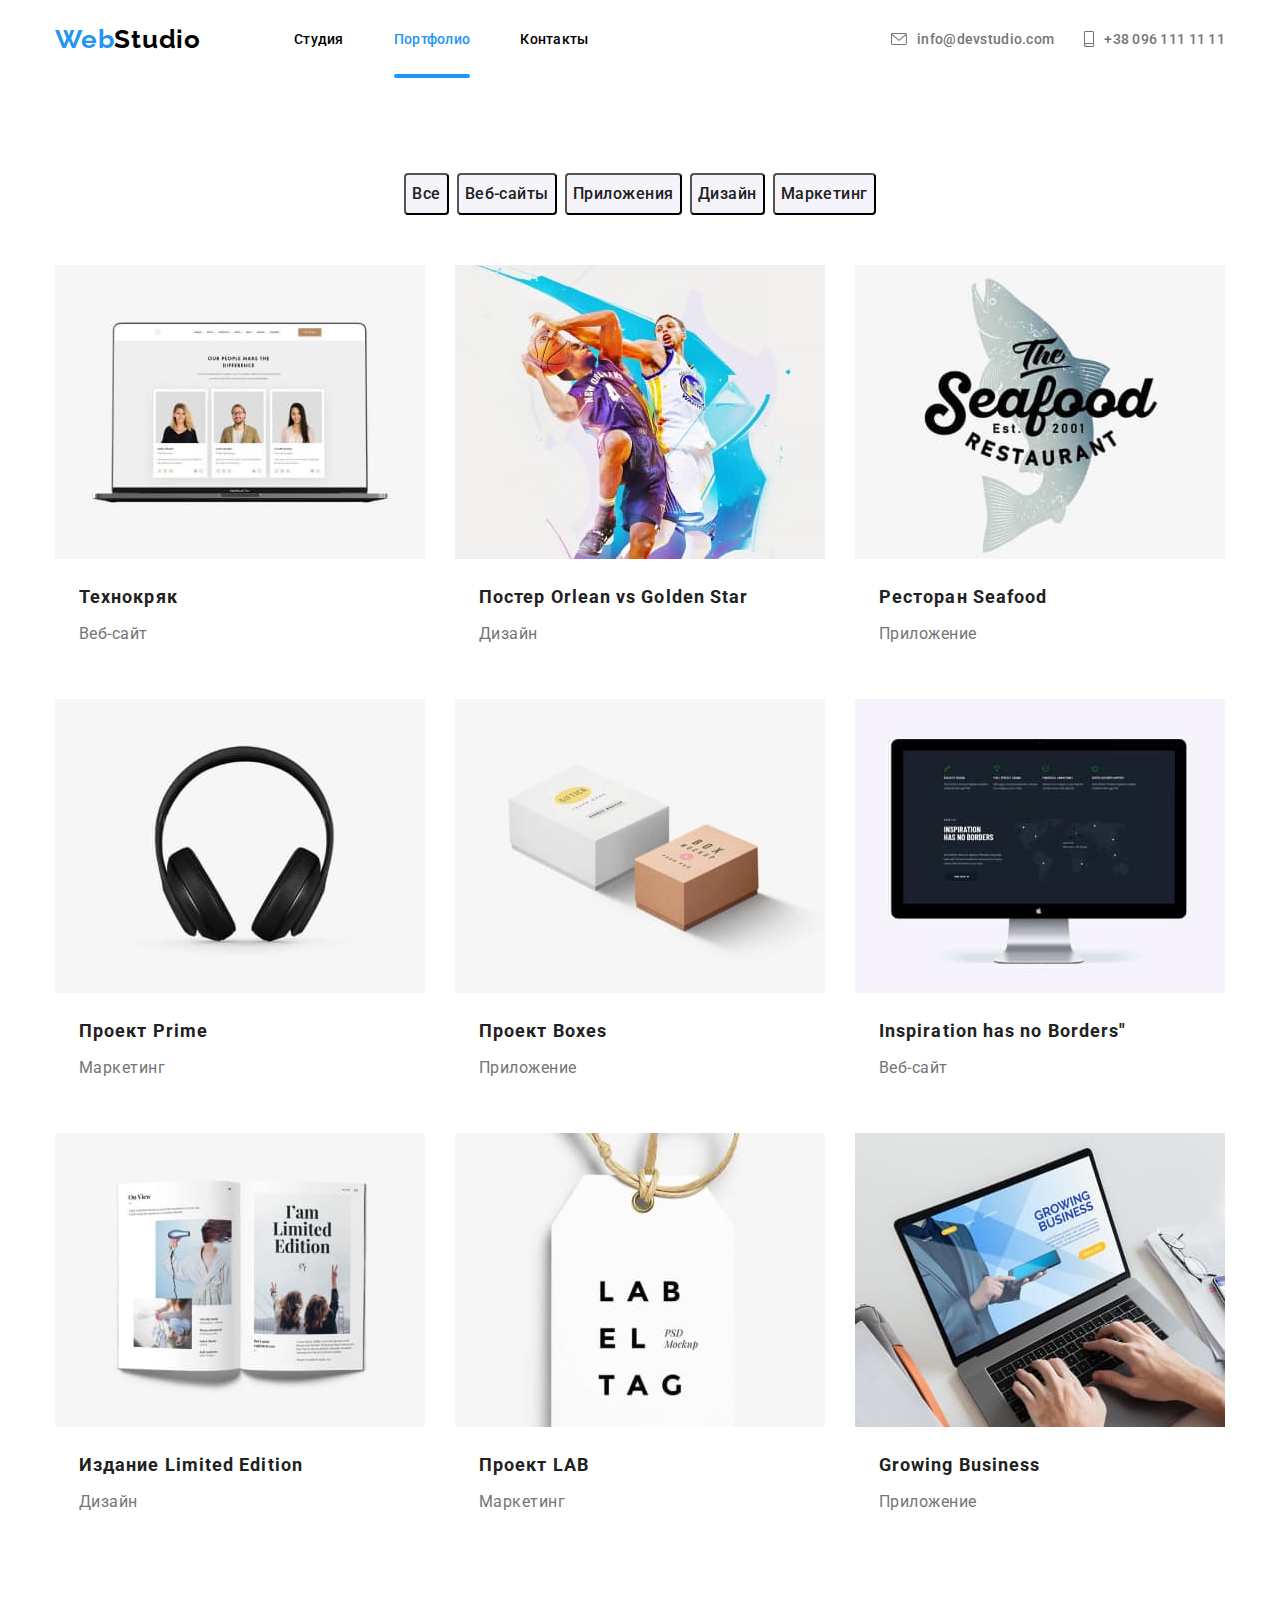
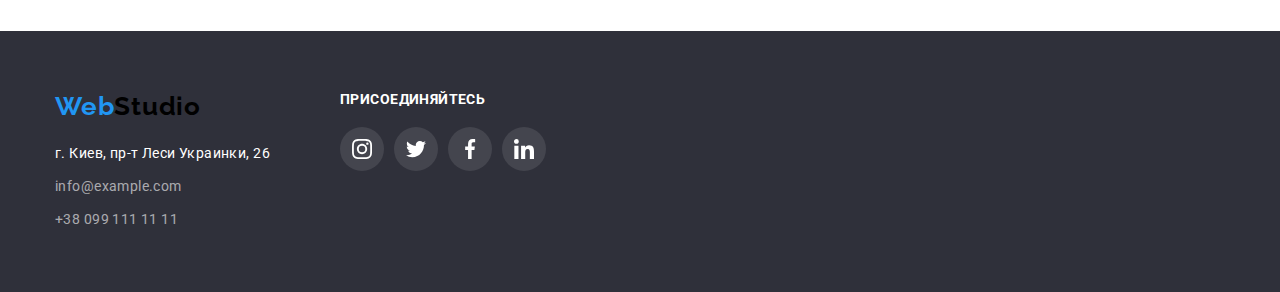
==== portfolio.html @ 6729b6ae "hw5" ====
<!DOCTYPE html>
<html lang="ru">
  <head>
    <meta charset="UTF-8" />
    <meta name="viewport" content="width=device-width, initial-scale=1.0" />
    <title>Веб Студия</title>
    <link
      rel="stylesheet"
      href="https://cdnjs.cloudflare.com/ajax/libs/modern-normalize/1.0.0/modern-normalize.css"
    />
    <link
      href="https://fonts.googleapis.com/css2?family=Raleway:wght@700&family=Roboto:wght@400;500;700;900&display=swap"
      rel="stylesheet"
    />
    <link rel="stylesheet" href="./css/styles.css" />
  </head>
  <body>
    <!-- HEADER -->
    <header class="header">
      <div class="container">
        <nav class="navigation">
          <a class="logo link" href="./index.html">
            <span class="logo-web">Web</span
            ><span class="logo-studio">Studio</span>
          </a>
          <ul class="navigation-list list">
            <li class="navigation-list-item">
              <a class="navigation-list-link link" href="./index.html"
                >Студия</a
              >
            </li>
            <li class="navigation-list-item">
              <a
                class="navigation-list-link link current-page"
                href="./portfolio.html"
                >Портфолио</a
              >
            </li>
            <li class="navigation-list-item">
              <a class="navigation-list-link link" href="">Контакты</a>
            </li>
          </ul>
        </nav>
        <address class="address">
          <ul class="address-list list">
            <li class="address-list-item">
              <a
                class="address-list-link link"
                href="mailto:info@devstudio.com"
              >
                <svg class="icon-address-svg" width="16" height="12">
                  <use href="./images/sprite.svg#icon-envelope"></use>
                </svg>
                info@devstudio.com</a
              >
            </li>
            <li class="address-list-item">
              <a class="address-list-link link" href="tel:+380961111111">
                <svg class="icon-address-svg" width="10" height="16">
                  <use href="./images/sprite.svg#icon-tel"></use>
                </svg>
                +38 096 111 11 11</a
              >
            </li>
          </ul>
        </address>
      </div>
    </header>
    <main>
      <section class="portfolio">
        <h1 hidden>Works</h1>
        <div class="container">
          <ul class="portfolio-nav-list list">
            <li class="portfolio-nav-list-item">
              <button class="portfolio-btn" type="button">Все</button>
            </li>
            <li class="portfolio-nav-list-item">
              <button class="portfolio-btn" type="button">Веб-сайты</button>
            </li>
            <li class="portfolio-nav-list-item">
              <button class="portfolio-btn" type="button">Приложения</button>
            </li>
            <li class="portfolio-nav-list-item">
              <button class="portfolio-btn" type="button">Дизайн</button>
            </li>
            <li class="portfolio-nav-list-item">
              <button class="portfolio-btn" type="button">Маркетинг</button>
            </li>
          </ul>
          <ul class="portfolio-examples list">
            <li class="portfolio-examples-item">
              <img
                class="portfolio-examples-img"
                src="./images/works/work1.jpg"
                alt="Веб-сайт Технокряк"
                width="370"
                height="294"
              />
              <div class="portfolio-examples-content">
                <h2 class="portfolio-examples-name">Технокряк</h2>
                <p class="portfolio-examples-description">Веб-сайт</p>
              </div>
            </li>
            <li class="portfolio-examples-item">
              <img
                class="portfolio-examples-img"
                src="./images/works/work2.jpg"
                alt="Дизайн Постер New Orlean vs Golden Star"
                width="370"
                height="294"
              />
              <div class="portfolio-examples-content">
                <h2 class="portfolio-examples-name">
                  Постер <span lang="en">Orlean vs Golden Star</span>
                </h2>
                <p class="portfolio-examples-description">Дизайн</p>
              </div>
            </li>
            <li class="portfolio-examples-item">
              <img
                class="portfolio-examples-img"
                src="./images/works/work3.jpg"
                alt="Приложение Ресторан Seafood"
                width="370"
                height="294"
              />
              <div class="portfolio-examples-content">
                <h2 class="portfolio-examples-name">
                  Ресторан <span lang="en">Seafood</span>
                </h2>
                <p class="portfolio-examples-description">Приложение</p>
              </div>
            </li>
            <li class="portfolio-examples-item">
              <img
                class="portfolio-examples-img"
                src="./images/works/work4.jpg"
                alt="Маркетинг Проект Prime"
                width="370"
                height="294"
              />
              <div class="portfolio-examples-content">
                <h2 class="portfolio-examples-name">
                  Проект <span lang="en">Prime</span>
                </h2>
                <p class="portfolio-examples-description">Маркетинг</p>
              </div>
            </li>
            <li class="portfolio-examples-item">
              <img
                class="portfolio-examples-img"
                src="./images/works/work5.jpg"
                alt="Приложение Проект Boxes"
                width="370"
                height="294"
              />
              <div class="portfolio-examples-content">
                <h2 class="portfolio-examples-name">Проект Boxes</h2>
                <p class="portfolio-examples-description">Приложение</p>
              </div>
            </li>
            <li class="portfolio-examples-item">
              <img
                class="portfolio-examples-img"
                src="./images/works/work6.jpg"
                alt="Веб-сайт Inspiration has no Borders"
                width="370"
                height="294"
              />
              <div class="portfolio-examples-content">
                <h2 class="portfolio-examples-name">
                  Inspiration has no Borders"
                </h2>
                <p class="portfolio-examples-description">Веб-сайт</p>
              </div>
            </li>
            <li class="portfolio-examples-item">
              <img
                class="portfolio-examples-img"
                src="./images/works/work7.jpg"
                alt="Дизайн Издание Limited
            Edition"
                width="370"
                height="294"
              />
              <div class="portfolio-examples-content">
                <h2 class="portfolio-examples-name">
                  Издание <span lang="en">Limited Edition</span>
                </h2>
                <p class="portfolio-examples-description">Дизайн</p>
              </div>
            </li>
            <li class="portfolio-examples-item">
              <img
                class="portfolio-examples-img"
                src="./images/works/work8.jpg"
                alt="Маркетинг Проект LAB"
                width="370"
                height="294"
              />
              <div class="portfolio-examples-content">
                <h2 class="portfolio-examples-name">
                  Проект <span lang="en">LAB</span>
                </h2>
                <p class="portfolio-examples-description">Маркетинг</p>
              </div>
            </li>
            <li class="portfolio-examples-item">
              <img
                class="portfolio-examples-img"
                src="./images/works/work9.jpg"
                alt="Приложение Growing Business"
                width="370"
                height="294"
              />
              <div class="portfolio-examples-content">
                <h2 class="portfolio-examples-name" lang="en">
                  Growing Business
                </h2>
                <p class="portfolio-examples-description">Приложение</p>
              </div>
            </li>
          </ul>
        </div>
      </section>
    </main>
    <footer class="footer">
      <div class="container">
        <div class="contact-info">
          <a class="logo link" href="./index.html">
            <span class="logo-web">Web</span
            ><span class="logo-studio">Studio</span>
          </a>
          <address>
            <ul class="footer-list list">
              <li class="footer-list-item">
                <a
                  class="footer-list-street link"
                  href="https://goo.gl/maps/fSy8jkSL7DDg4AmL8"
                  target="_blank"
                  >г. Киев, пр-т Леси Украинки, 26</a
                >
              </li>
              <li class="footer-list-item">
                <a class="footer-list-link link" href="mailto:info@example.com"
                  >info@example.com</a
                >
              </li>
              <li class="footer-list-item">
                <a class="footer-list-link link" href="tel:+380991111111"
                  >+38 099 111 11 11</a
                >
              </li>
            </ul>
          </address>
        </div>
        <div class="social-links">
          <p class="social-links-subtitle">присоединяйтесь</p>
          <ul class="social-list list">
            <li class="social-list-item">
              <a class="social-list-link" href="">
                <svg class="social-list-svg">
                  <use href="./images/sprite.svg#icon-instagram"></use>
                </svg>
              </a>
            </li>
            <li class="social-list-item">
              <a class="social-list-link" href="">
                <svg class="social-list-svg">
                  <use href="./images/sprite.svg#icon-twitter"></use>
                </svg>
              </a>
            </li>
            <li class="social-list-item">
              <a class="social-list-link" href="">
                <svg class="social-list-svg">
                  <use href="./images/sprite.svg#icon-facebook"></use>
                </svg>
              </a>
            </li>
            <li class="social-list-item">
              <a class="social-list-link" href="">
                <svg class="social-list-svg">
                  <use href="./images/sprite.svg#icon-linkedin"></use>
                </svg>
              </a>
            </li>
          </ul>
        </div>
      </div>
    </footer>
  </body>
</html>
---- css/styles.css ----
:root {
  --primary-font: "Roboto", san-serif;
  --secondary-font: "Raleway", san-serif;
  --primary-font-color: #757575;
  --secondary-font-color: #212121;
  --accent-font-color: #2196f3;
  --second-accent-font-color: #ffffff;
  --background-color: #2f303a;
  --second-bg-color: #f5f4fa;
  --svg-color: #afb1b8;
}

*,
*::before,
*::after {
  margin: 0;
  padding: 0;
}

body {
  font-family: var(--primary-font);
  font-style: normal;
}

.list {
  list-style: none;
}

.link {
  text-decoration: none;
}

img {
  display: block;
}
.container {
  width: 1200px;
  padding: 0 15px;
  margin: 0 auto;
}

/* ====COMPONENTS==== */
.logo {
  font-family: var(--secondary-font);
  font-weight: 700;
  font-size: 26px;
  line-height: 1.192;
  letter-spacing: 0.03em;
}

.logo-web {
  color: var(--accent-font-color);
}

.logo-studio {
  color: #000000;
}

.titles {
  margin-bottom: 50px;

  font-weight: 700;
  font-size: 36px;
  line-height: 1.167;
  text-align: center;
  letter-spacing: 0.03em;
  color: var(--secondary-font-color);
}
/* ====END COMPONENTS==== */

/* ====HEADER==== */

.header {
  padding: 24px;
}
.header .container {
  display: flex;
  align-items: center;
}

.header .navigation {
  display: flex;
}

.navigation-list {
  display: flex;
  align-items: center;
}

.header .address {
  margin-left: auto;
}

.address-list {
  display: flex;
}

.header .logo {
  margin-right: 93px;
}

.navigation-list-item:not(:last-child) {
  margin-right: 50px;
}

.address-list-item:not(:last-child) {
  margin-right: 30px;
}
.navigation-list-link {
  position: relative;

  padding-top: 31px;
  padding-bottom: 31px;

  font-family: var(--primary-font);
  font-weight: 500;
  font-size: 14px;
  line-height: 1.143;
  letter-spacing: 0.02em;
  color: var(--secondary-font);
}

.current-page {
  color: var(--accent-font-color);
}

.current-page::after {
  position: absolute;
  bottom: 0;

  content: "";
  display: block;
  width: 100%;
  height: 4px;
  border-radius: 2px;
  background-color: var(--accent-font-color);
}

.address-list-link {
  display: flex;
  align-items: center;

  font-style: normal;
  font-weight: 500;
  font-size: 14px;
  line-height: 1.143;
  letter-spacing: 0.02em;

  color: var(--primary-font-color);
}
.navigation-list-link:hover,
.navigation-list-link:focus,
.address-list-link:hover,
.address-list-link:focus {
  color: var(--accent-font-color);
}

.logo:focus {
}

.icon-address-svg {
  margin-right: 10px;

  fill: var(--primary-font-color);
}

.address-list-link:hover .icon-address-svg,
.address-list-link:focus .icon-address-svg {
  fill: var(--accent-font-color);
}

/* ====END HEADER==== */

/* ====HEROE==== */

.heroe {
  background-color: var(--background-color);
  background-image: linear-gradient(
      rgba(47, 48, 58, 0.4),
      rgba(47, 48, 58, 0.4)
    ),
    url(../images/bg.jpg);
  background-repeat: no-repeat;
  background-size: cover;
  max-width: 1600px;
  margin-left: auto;
  margin-right: auto;

  text-align: center;
}
.heroe .container {
  padding-top: 200px;
  padding-bottom: 200px;
  padding-left: 250px;
  padding-right: 250px;
}

.heroe-title {
  margin-bottom: 30px;

  font-weight: 900;
  font-size: 44px;
  line-height: 1.364;
  letter-spacing: 0.06em;
  text-transform: uppercase;
  color: var(--second-accent-font-color);
}

.button {
  display: inline-block;

  font-family: Roboto;
  font-style: normal;
  font-weight: 700;
  font-size: 16px;
  line-height: 1.875;
  letter-spacing: 0.06em;
  color: var(--second-accent-font-color);
  padding: 10px 32px;
  min-width: 200px;
  height: 50px;
  background: var(--accent-font-color);
  border-style: none;
  box-shadow: 0px 4px 4px rgba(0, 0, 0, 0.15);
  border-radius: 4px;
}

.button:hover,
.button:focus {
  background: #188ce8;
}
/* ====END HEROE==== */

/* ====ADVANTAGES==== */

.advantages {
  padding-top: 94px;
  padding-bottom: 94px;
}
.advantages-list {
  display: flex;
}

.advantages-list-item:not(:last-child) {
  margin-right: 30px;
}

.advantages-list-subtitle {
  margin-bottom: 10px;

  font-weight: 700;
  font-size: 14px;
  line-height: 1.143;
  letter-spacing: 0.03em;
  text-transform: uppercase;
  color: var(--secondary-font-color);
}

.advantages-list-description {
  width: 270px;

  font-weight: 400;
  font-size: 14px;
  line-height: 1.714;
  letter-spacing: 0.03em;
  color: var(--primary-font-color);
}

.advantages-list-item::before {
  display: block;
  margin-bottom: 30px;
  content: "";
  height: 120px;
  background-color: #f5f4fa;
  background-repeat: no-repeat;
  background-position: center;
}

.advantages-list-item.icon-antenna::before {
  background-image: url(../images/advantages/antenna.svg);
}

.advantages-list-item.icon-clock::before {
  background-image: url(../images/advantages/clock.svg);
}

.advantages-list-item.icon-diagram::before {
  background-image: url(../images/advantages/diagram.svg);
}

.advantages-list-item.icon-astronaut::before {
  background-image: url(../images/advantages/astronaut.svg);
}

/* ====END ADVANTAGES==== */

/* ====SERVICES==== */
.services {
  padding-bottom: 94px;
}

.services-list {
  display: flex;
  justify-content: space-between;
}
/* ====END SERVICES==== */

/* ====TEAM==== */
.team {
  background-color: #f5f4fa;
}
.team .container {
  padding-top: 94px;
  padding-bottom: 94px;
}

.team-list {
  display: flex;
  justify-content: space-between;
}

.team-list-item {
  background: #ffffff;
  box-shadow: 0px 1px 3px rgba(0, 0, 0, 0.12), 0px 1px 1px rgba(0, 0, 0, 0.14),
    0px 2px 1px rgba(0, 0, 0, 0.2);
  border-radius: 0px 0px 4px 4px;
}

.team-list-content {
  padding: 30px;
}

.team-list-name {
  margin-bottom: 10px;
}

.team-list-name {
  font-weight: 500;
  font-size: 16px;
  line-height: 1.188;
  text-align: center;
  letter-spacing: 0.03em;
  color: var(--secondary-font-color);
}

.team-list-position {
  margin-bottom: 16px;

  font-weight: 400;
  font-size: 16px;
  line-height: 1.188;
  text-align: center;
  letter-spacing: 0.03em;
  color: var(--primary-font-color);
}

.social-list {
  display: flex;
  justify-content: space-between;
}

.social-list-link {
  display: flex;
  align-items: center;
  justify-content: center;
  width: 44px;
  height: 44px;
  border-radius: 50%;
  background-color: #ffffff;
}

.social-list-svg {
  width: 20px;
  height: 20px;
  fill: var(--svg-color);
}

.social-list-link:hover,
.social-list-link:focus {
  background-color: var(--accent-font-color);
}

.social-list-link:hover .social-list-svg,
.social-list-link:focus .social-list-svg {
  fill: #ffffff;
}
/* ====END TEAM==== */

/* ====CLIENTS==== */
.clients .container {
  padding-top: 94px;
  padding-bottom: 94px;
}

.clients-list {
  display: flex;
  justify-content: space-between;
}

.clients-list-link {
  display: flex;
  align-items: center;
  justify-content: center;
  width: 170px;
  height: 90px;
  border: 1px solid var(--svg-color);
  border-radius: 4px;
}

.clients-list-svg {
  fill: var(--svg-color);
}

.clients-list-link:hover,
.clients-list-link:focus {
  border-color: var(--accent-font-color);
}

.clients-list-link:hover .clients-list-svg,
.clients-list-link:focus .clients-list-svg {
  fill: var(--accent-font-color);
}

/* ====END CLIENTS==== */
/* ====FOOTER==== */

.footer {
  background-color: var(--background-color);
}

.footer .container {
  padding-top: 60px;
  padding-bottom: 60px;
}

.footer .logo {
  display: block;
  margin-bottom: 20px;
}

.footer-list-item:not(:last-child) {
  margin-bottom: 9px;
}

.footer-list-street {
  font-style: normal;
  font-weight: 400;
  font-size: 14px;
  line-height: 1.714;
  letter-spacing: 0.03em;

  color: var(--second-accent-font-color);
}

.footer-list-link {
  font-style: normal;
  font-weight: 400;
  font-size: 14px;
  line-height: 1.714;
  letter-spacing: 0.03em;

  color: rgba(255, 255, 255, 0.6);
}
.footer-list-street:focus,
.footer-list-link:focus {
}

.footer > .container {
  display: flex;
}

.contact-info {
  margin-right: 70px;
}

.social-links-subtitle {
  margin-bottom: 20px;

  font-weight: 700;
  font-size: 14px;
  line-height: 1.143;
  letter-spacing: 0.03em;
  text-transform: uppercase;
  color: var(--second-accent-font-color);
}

.social-list-item:not(:last-child) {
  margin-right: 10px;
}

.footer .social-list-link {
  background-color: rgba(255, 255, 255, 0.1);
}

.social-list-link:hover,
.social-list-link:focus {
  background-color: var(--accent-font-color);
}
.footer .social-list-svg {
  fill: var(--second-accent-font-color);
}

/* ====END FOOTER==== */

/* ====PORTFOLIO==== */

.portfolio {
  padding-top: 94px;
  padding-bottom: 94px;
}

.portfolio-nav-list {
  display: flex;
  justify-content: center;
  margin-bottom: 50px;
}

.portfolio-nav-list-item:not(:last-child) {
  margin-right: 8px;
}

.portfolio-btn {
  background: #f5f4fa;
  border-radius: 4px;
  padding: 6px;

  font-family: var(--primary-font);
  font-style: normal;
  font-weight: 500;
  font-size: 16px;
  line-height: 1.625;
  text-align: center;
  letter-spacing: 0.03em;
  background: #f5f4fa;
  color: var(--secondary-font-color);
}

.portfolio-btn:hover,
.portfolio-btn:focus {
  color: var(--second-accent-font-color);
  background: var(--accent-font-color);
}

.portfolio-examples {
  display: flex;
  flex-wrap: wrap;
}

.portfolio-examples-item:not(:nth-last-child(-n + 3)) {
  margin-bottom: 30px;
}

.portfolio-examples-content {
  padding: 20px 24px;
}

.portfolio-examples-name {
  margin-bottom: 4px;
}

.portfolio-examples-item:not(:nth-child(3n)) {
  margin-right: 30px;
}

.portfolio-examples-name {
  font-weight: 700;
  font-size: 18px;
  line-height: 2;
  letter-spacing: 0.06em;

  color: var(--secondary-font-color);
}

.portfolio-examples-description {
  font-weight: 400;
  font-size: 16px;
  line-height: 1.875;
  letter-spacing: 0.03em;

  color: var(--primary-font-color);
}

.portfolio-examples-item:hover {
  box-shadow: 0px 1px 1px rgba(0, 0, 0, 0.12), 0px 4px 4px rgba(0, 0, 0, 0.06),
    1px 4px 6px rgba(0, 0, 0, 0.16);
}
/* ====END PORTFOLIO==== */
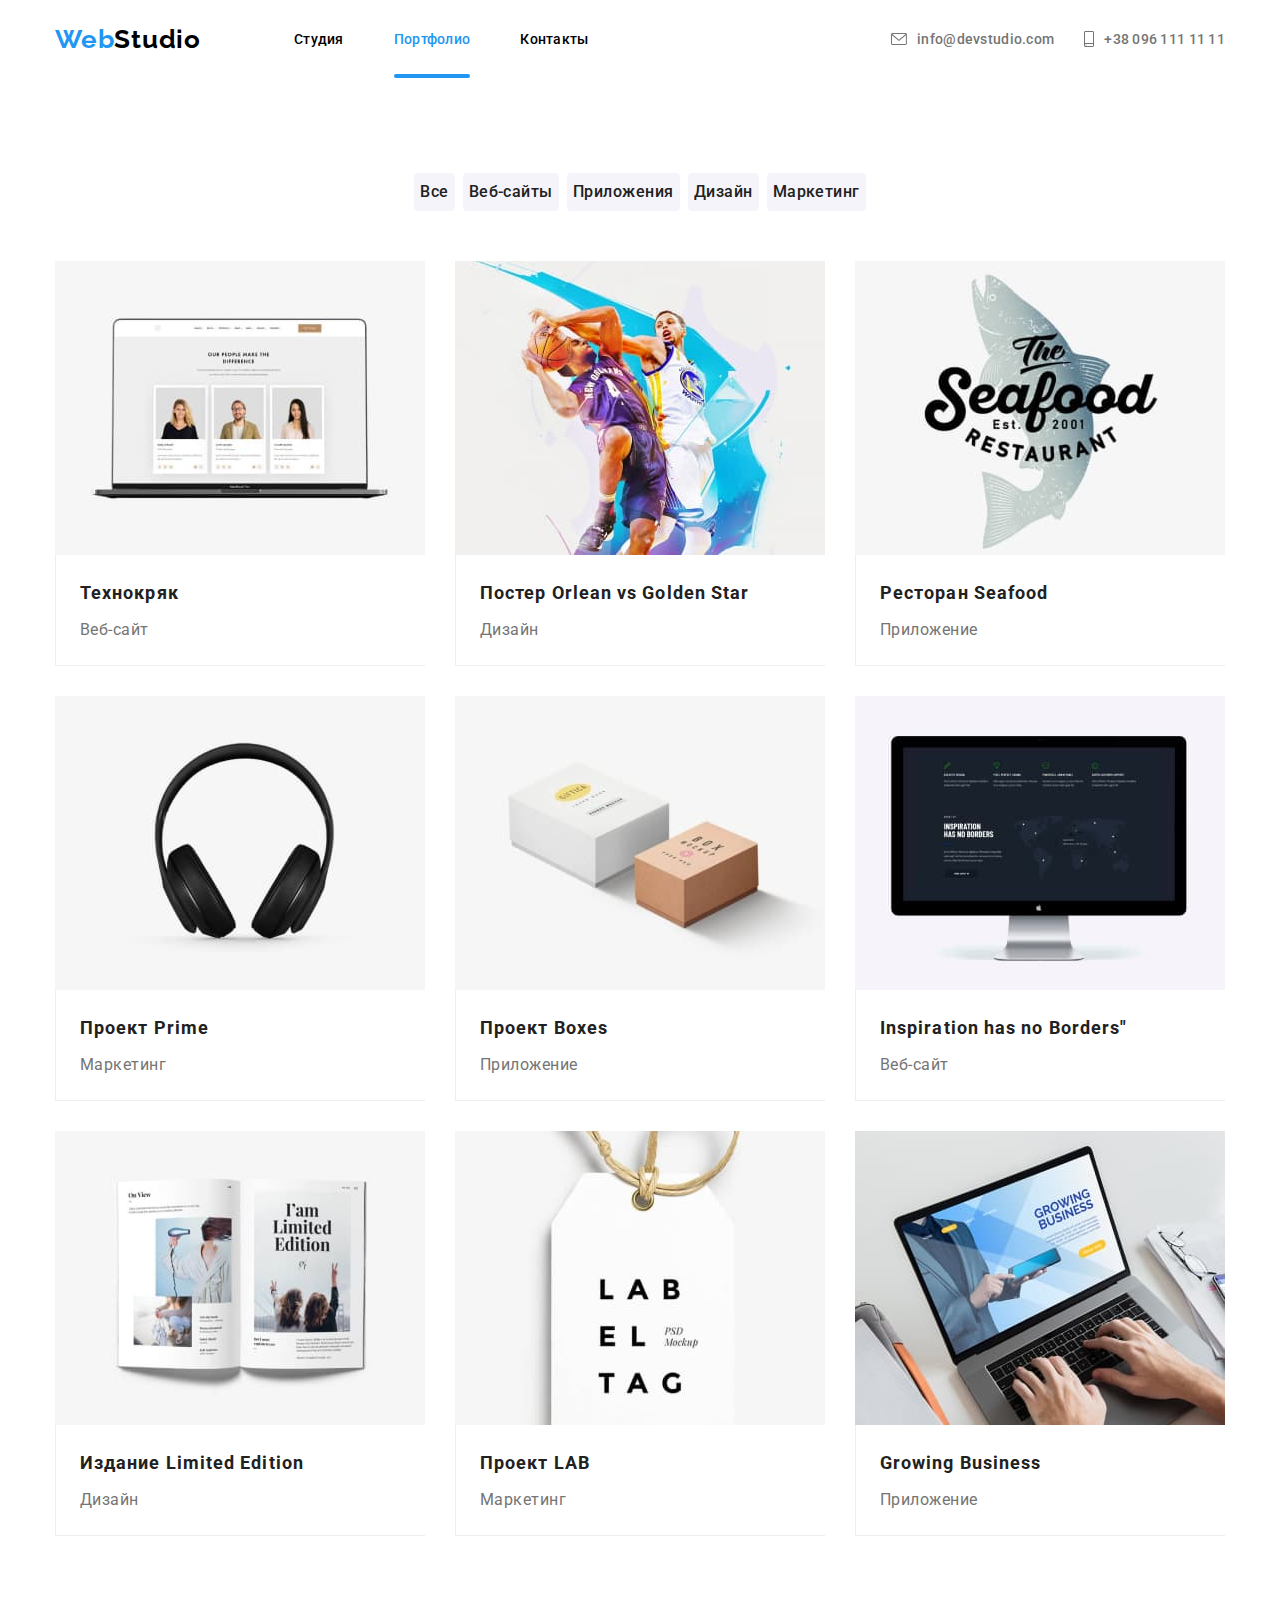
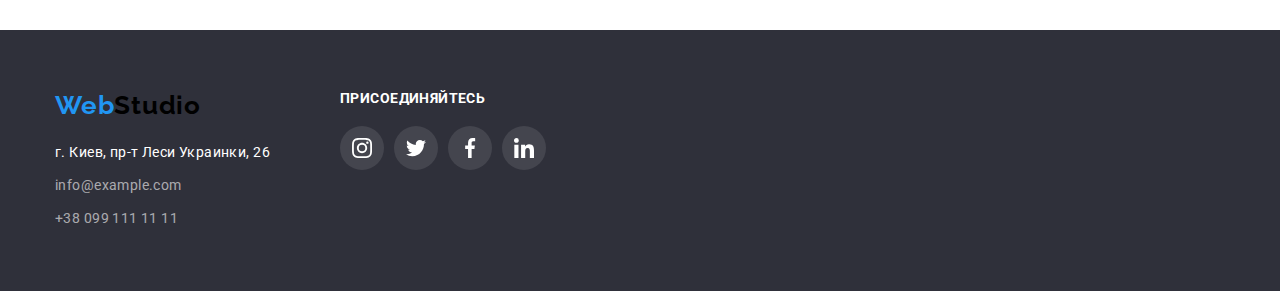
==== commit e9e05623: "overlay" ====
--- a/portfolio.html
+++ b/portfolio.html
@@ -89,26 +89,40 @@
           </ul>
           <ul class="portfolio-examples list">
             <li class="portfolio-examples-item">
-              <img
-                class="portfolio-examples-img"
-                src="./images/works/work1.jpg"
-                alt="Веб-сайт Технокряк"
-                width="370"
-                height="294"
-              />
+              <div class="examples-wrapper">
+                <img
+                  class="portfolio-examples-img"
+                  src="./images/works/work1.jpg"
+                  alt="Веб-сайт Технокряк"
+                  width="370"
+                  height="294"
+                />
+                <p class="overlay">
+                  Технокряк это современная площадка распространения
+                  коронавируса. Компании используют эту платформу для цифрового
+                  шпионажа и атак на защищённые сервера конкурентов.
+                </p>
+              </div>
               <div class="portfolio-examples-content">
                 <h2 class="portfolio-examples-name">Технокряк</h2>
                 <p class="portfolio-examples-description">Веб-сайт</p>
               </div>
             </li>
             <li class="portfolio-examples-item">
-              <img
-                class="portfolio-examples-img"
-                src="./images/works/work2.jpg"
-                alt="Дизайн Постер New Orlean vs Golden Star"
-                width="370"
-                height="294"
-              />
+              <div class="examples-wrapper">
+                <img
+                  class="portfolio-examples-img"
+                  src="./images/works/work2.jpg"
+                  alt="Дизайн Постер New Orlean vs Golden Star"
+                  width="370"
+                  height="294"
+                />
+                <p class="overlay">
+                  Технокряк это современная площадка распространения
+                  коронавируса. Компании используют эту платформу для цифрового
+                  шпионажа и атак на защищённые сервера конкурентов.
+                </p>
+              </div>
               <div class="portfolio-examples-content">
                 <h2 class="portfolio-examples-name">
                   Постер <span lang="en">Orlean vs Golden Star</span>
@@ -117,13 +131,20 @@
               </div>
             </li>
             <li class="portfolio-examples-item">
-              <img
-                class="portfolio-examples-img"
-                src="./images/works/work3.jpg"
-                alt="Приложение Ресторан Seafood"
-                width="370"
-                height="294"
-              />
+              <div class="examples-wrapper">
+                <img
+                  class="portfolio-examples-img"
+                  src="./images/works/work3.jpg"
+                  alt="Приложение Ресторан Seafood"
+                  width="370"
+                  height="294"
+                />
+                <p class="overlay">
+                  Технокряк это современная площадка распространения
+                  коронавируса. Компании используют эту платформу для цифрового
+                  шпионажа и атак на защищённые сервера конкурентов.
+                </p>
+              </div>
               <div class="portfolio-examples-content">
                 <h2 class="portfolio-examples-name">
                   Ресторан <span lang="en">Seafood</span>
@@ -132,13 +153,20 @@
               </div>
             </li>
             <li class="portfolio-examples-item">
-              <img
-                class="portfolio-examples-img"
-                src="./images/works/work4.jpg"
-                alt="Маркетинг Проект Prime"
-                width="370"
-                height="294"
-              />
+              <div class="examples-wrapper">
+                <img
+                  class="portfolio-examples-img"
+                  src="./images/works/work4.jpg"
+                  alt="Маркетинг Проект Prime"
+                  width="370"
+                  height="294"
+                />
+                <p class="overlay">
+                  Технокряк это современная площадка распространения
+                  коронавируса. Компании используют эту платформу для цифрового
+                  шпионажа и атак на защищённые сервера конкурентов.
+                </p>
+              </div>
               <div class="portfolio-examples-content">
                 <h2 class="portfolio-examples-name">
                   Проект <span lang="en">Prime</span>
@@ -147,26 +175,40 @@
               </div>
             </li>
             <li class="portfolio-examples-item">
-              <img
-                class="portfolio-examples-img"
-                src="./images/works/work5.jpg"
-                alt="Приложение Проект Boxes"
-                width="370"
-                height="294"
-              />
+              <div class="examples-wrapper">
+                <img
+                  class="portfolio-examples-img"
+                  src="./images/works/work5.jpg"
+                  alt="Приложение Проект Boxes"
+                  width="370"
+                  height="294"
+                />
+                <p class="overlay">
+                  Технокряк это современная площадка распространения
+                  коронавируса. Компании используют эту платформу для цифрового
+                  шпионажа и атак на защищённые сервера конкурентов.
+                </p>
+              </div>
               <div class="portfolio-examples-content">
                 <h2 class="portfolio-examples-name">Проект Boxes</h2>
                 <p class="portfolio-examples-description">Приложение</p>
               </div>
             </li>
             <li class="portfolio-examples-item">
-              <img
-                class="portfolio-examples-img"
-                src="./images/works/work6.jpg"
-                alt="Веб-сайт Inspiration has no Borders"
-                width="370"
-                height="294"
-              />
+              <div class="examples-wrapper">
+                <img
+                  class="portfolio-examples-img"
+                  src="./images/works/work6.jpg"
+                  alt="Веб-сайт Inspiration has no Borders"
+                  width="370"
+                  height="294"
+                />
+                <p class="overlay">
+                  Технокряк это современная площадка распространения
+                  коронавируса. Компании используют эту платформу для цифрового
+                  шпионажа и атак на защищённые сервера конкурентов.
+                </p>
+              </div>
               <div class="portfolio-examples-content">
                 <h2 class="portfolio-examples-name">
                   Inspiration has no Borders"
@@ -175,14 +217,21 @@
               </div>
             </li>
             <li class="portfolio-examples-item">
-              <img
-                class="portfolio-examples-img"
-                src="./images/works/work7.jpg"
-                alt="Дизайн Издание Limited
+              <div class="examples-wrapper">
+                <img
+                  class="portfolio-examples-img"
+                  src="./images/works/work7.jpg"
+                  alt="Дизайн Издание Limited
             Edition"
-                width="370"
-                height="294"
-              />
+                  width="370"
+                  height="294"
+                />
+                <p class="overlay">
+                  Технокряк это современная площадка распространения
+                  коронавируса. Компании используют эту платформу для цифрового
+                  шпионажа и атак на защищённые сервера конкурентов.
+                </p>
+              </div>
               <div class="portfolio-examples-content">
                 <h2 class="portfolio-examples-name">
                   Издание <span lang="en">Limited Edition</span>
@@ -191,13 +240,20 @@
               </div>
             </li>
             <li class="portfolio-examples-item">
-              <img
-                class="portfolio-examples-img"
-                src="./images/works/work8.jpg"
-                alt="Маркетинг Проект LAB"
-                width="370"
-                height="294"
-              />
+              <div class="examples-wrapper">
+                <img
+                  class="portfolio-examples-img"
+                  src="./images/works/work8.jpg"
+                  alt="Маркетинг Проект LAB"
+                  width="370"
+                  height="294"
+                />
+                <p class="overlay">
+                  Технокряк это современная площадка распространения
+                  коронавируса. Компании используют эту платформу для цифрового
+                  шпионажа и атак на защищённые сервера конкурентов.
+                </p>
+              </div>
               <div class="portfolio-examples-content">
                 <h2 class="portfolio-examples-name">
                   Проект <span lang="en">LAB</span>
@@ -206,13 +262,20 @@
               </div>
             </li>
             <li class="portfolio-examples-item">
-              <img
-                class="portfolio-examples-img"
-                src="./images/works/work9.jpg"
-                alt="Приложение Growing Business"
-                width="370"
-                height="294"
-              />
+              <div class="examples-wrapper">
+                <img
+                  class="portfolio-examples-img"
+                  src="./images/works/work9.jpg"
+                  alt="Приложение Growing Business"
+                  width="370"
+                  height="294"
+                />
+                <p class="overlay">
+                  Технокряк это современная площадка распространения
+                  коронавируса. Компании используют эту платформу для цифрового
+                  шпионажа и атак на защищённые сервера конкурентов.
+                </p>
+              </div>
               <div class="portfolio-examples-content">
                 <h2 class="portfolio-examples-name" lang="en">
                   Growing Business
--- a/css/styles.css
+++ b/css/styles.css
@@ -303,6 +303,28 @@
   display: flex;
   justify-content: space-between;
 }
+.services-list-item {
+  position: relative;
+}
+
+.service-list-description {
+  position: absolute;
+  bottom: 0;
+
+  padding-top: 27px;
+  padding-bottom: 27px;
+  width: 100%;
+
+  font-weight: 700;
+  font-size: 14px;
+  line-height: 1.14;
+  text-align: center;
+  letter-spacing: 0.03em;
+  text-transform: uppercase;
+
+  color: #ffffff;
+  background-color: rgba(47, 48, 58, 0.8);
+}
 /* ====END SERVICES==== */
 
 /* ====TEAM==== */
@@ -525,13 +547,14 @@
   padding: 6px;
 
   font-family: var(--primary-font);
-  font-style: normal;
+
   font-weight: 500;
   font-size: 16px;
   line-height: 1.625;
   text-align: center;
   letter-spacing: 0.03em;
   background: #f5f4fa;
+  border-style: none;
   color: var(--secondary-font-color);
 }
 
@@ -552,6 +575,9 @@
 
 .portfolio-examples-content {
   padding: 20px 24px;
+  border-bottom: 1px solid #EEEEEE;
+  border-left: 1px solid #EEEEEE;
+  border-right: border: 1px solid #EEEEEE;
 }
 
 .portfolio-examples-name {
@@ -584,4 +610,35 @@
   box-shadow: 0px 1px 1px rgba(0, 0, 0, 0.12), 0px 4px 4px rgba(0, 0, 0, 0.06),
     1px 4px 6px rgba(0, 0, 0, 0.16);
 }
+
+.portfolio-examples-item:hover .overlay {
+  opacity: 1;
+}
+
+.examples-wrapper {
+  position: relative;
+}
+
+.overlay {
+  position: absolute;
+  opacity: 0;
+  top: 0;
+  left: 0;
+
+  width: 100%;
+  height: 100%;
+
+  padding-top: 63px;
+  padding-bottom: 63px;
+  padding-right: 24px;
+  padding-left: 24px;
+
+  font-weight: 400;
+  font-size: 18px;
+  line-height: 1.56;
+  letter-spacing: 0.03em;
+
+  color: #ffffff;
+  background-color: rgba(33, 150, 243, 0.9);
+}
 /* ====END PORTFOLIO==== */
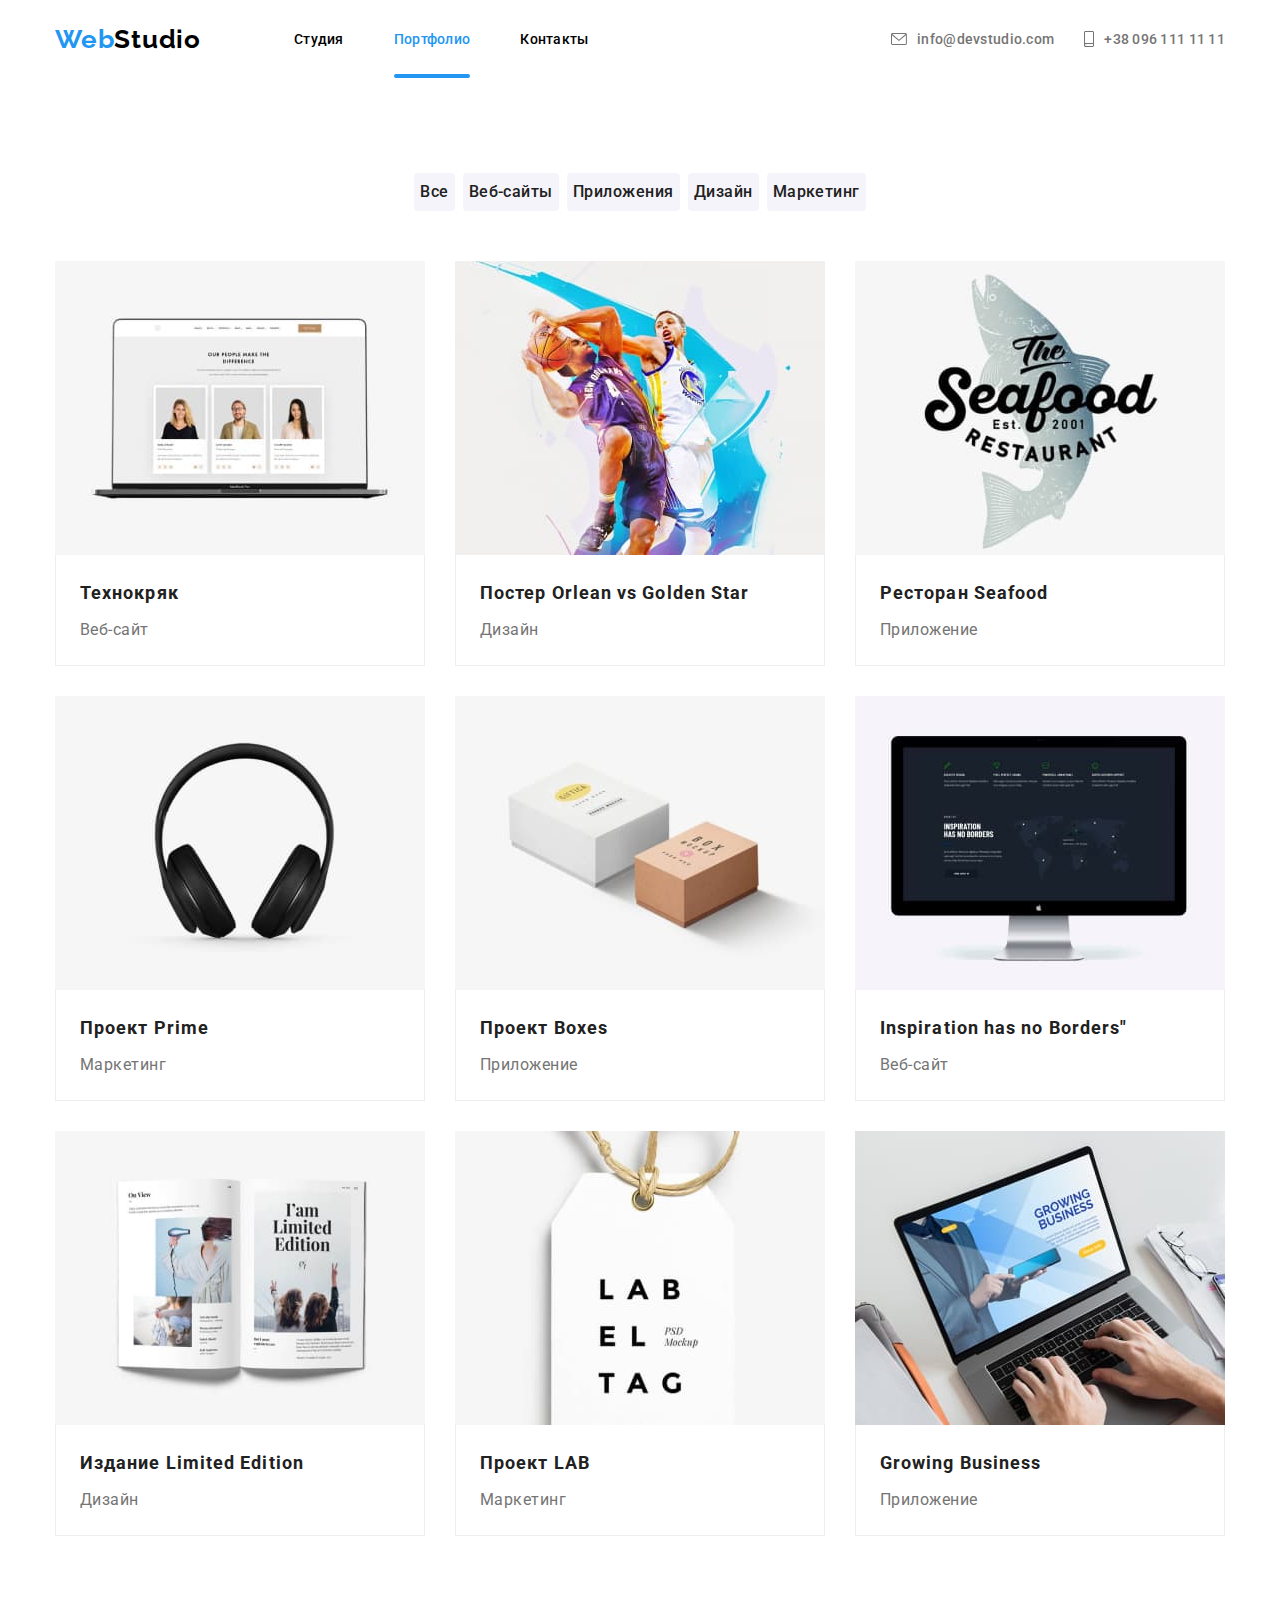
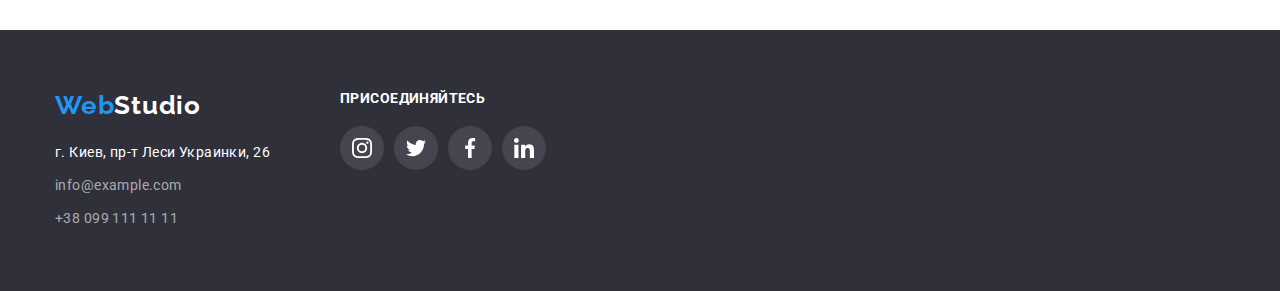
==== commit f0d66954: "transition+modal" ====
--- a/portfolio.html
+++ b/portfolio.html
@@ -89,199 +89,217 @@
           </ul>
           <ul class="portfolio-examples list">
             <li class="portfolio-examples-item">
-              <div class="examples-wrapper">
-                <img
-                  class="portfolio-examples-img"
-                  src="./images/works/work1.jpg"
-                  alt="Веб-сайт Технокряк"
-                  width="370"
-                  height="294"
-                />
-                <p class="overlay">
-                  Технокряк это современная площадка распространения
-                  коронавируса. Компании используют эту платформу для цифрового
-                  шпионажа и атак на защищённые сервера конкурентов.
-                </p>
-              </div>
-              <div class="portfolio-examples-content">
-                <h2 class="portfolio-examples-name">Технокряк</h2>
-                <p class="portfolio-examples-description">Веб-сайт</p>
-              </div>
-            </li>
-            <li class="portfolio-examples-item">
-              <div class="examples-wrapper">
-                <img
-                  class="portfolio-examples-img"
-                  src="./images/works/work2.jpg"
-                  alt="Дизайн Постер New Orlean vs Golden Star"
-                  width="370"
-                  height="294"
-                />
-                <p class="overlay">
-                  Технокряк это современная площадка распространения
-                  коронавируса. Компании используют эту платформу для цифрового
-                  шпионажа и атак на защищённые сервера конкурентов.
-                </p>
-              </div>
-              <div class="portfolio-examples-content">
-                <h2 class="portfolio-examples-name">
-                  Постер <span lang="en">Orlean vs Golden Star</span>
-                </h2>
-                <p class="portfolio-examples-description">Дизайн</p>
-              </div>
-            </li>
-            <li class="portfolio-examples-item">
-              <div class="examples-wrapper">
-                <img
-                  class="portfolio-examples-img"
-                  src="./images/works/work3.jpg"
-                  alt="Приложение Ресторан Seafood"
-                  width="370"
-                  height="294"
-                />
-                <p class="overlay">
-                  Технокряк это современная площадка распространения
-                  коронавируса. Компании используют эту платформу для цифрового
-                  шпионажа и атак на защищённые сервера конкурентов.
-                </p>
-              </div>
-              <div class="portfolio-examples-content">
-                <h2 class="portfolio-examples-name">
-                  Ресторан <span lang="en">Seafood</span>
-                </h2>
-                <p class="portfolio-examples-description">Приложение</p>
-              </div>
-            </li>
-            <li class="portfolio-examples-item">
-              <div class="examples-wrapper">
-                <img
-                  class="portfolio-examples-img"
-                  src="./images/works/work4.jpg"
-                  alt="Маркетинг Проект Prime"
-                  width="370"
-                  height="294"
-                />
-                <p class="overlay">
-                  Технокряк это современная площадка распространения
-                  коронавируса. Компании используют эту платформу для цифрового
-                  шпионажа и атак на защищённые сервера конкурентов.
-                </p>
-              </div>
-              <div class="portfolio-examples-content">
-                <h2 class="portfolio-examples-name">
-                  Проект <span lang="en">Prime</span>
-                </h2>
-                <p class="portfolio-examples-description">Маркетинг</p>
-              </div>
-            </li>
-            <li class="portfolio-examples-item">
-              <div class="examples-wrapper">
-                <img
-                  class="portfolio-examples-img"
-                  src="./images/works/work5.jpg"
-                  alt="Приложение Проект Boxes"
-                  width="370"
-                  height="294"
-                />
-                <p class="overlay">
-                  Технокряк это современная площадка распространения
-                  коронавируса. Компании используют эту платформу для цифрового
-                  шпионажа и атак на защищённые сервера конкурентов.
-                </p>
-              </div>
-              <div class="portfolio-examples-content">
-                <h2 class="portfolio-examples-name">Проект Boxes</h2>
-                <p class="portfolio-examples-description">Приложение</p>
-              </div>
-            </li>
-            <li class="portfolio-examples-item">
-              <div class="examples-wrapper">
-                <img
-                  class="portfolio-examples-img"
-                  src="./images/works/work6.jpg"
-                  alt="Веб-сайт Inspiration has no Borders"
-                  width="370"
-                  height="294"
-                />
-                <p class="overlay">
-                  Технокряк это современная площадка распространения
-                  коронавируса. Компании используют эту платформу для цифрового
-                  шпионажа и атак на защищённые сервера конкурентов.
-                </p>
-              </div>
-              <div class="portfolio-examples-content">
-                <h2 class="portfolio-examples-name">
-                  Inspiration has no Borders"
-                </h2>
-                <p class="portfolio-examples-description">Веб-сайт</p>
-              </div>
-            </li>
-            <li class="portfolio-examples-item">
-              <div class="examples-wrapper">
-                <img
-                  class="portfolio-examples-img"
-                  src="./images/works/work7.jpg"
-                  alt="Дизайн Издание Limited
-            Edition"
-                  width="370"
-                  height="294"
-                />
-                <p class="overlay">
-                  Технокряк это современная площадка распространения
-                  коронавируса. Компании используют эту платформу для цифрового
-                  шпионажа и атак на защищённые сервера конкурентов.
-                </p>
-              </div>
-              <div class="portfolio-examples-content">
-                <h2 class="portfolio-examples-name">
-                  Издание <span lang="en">Limited Edition</span>
-                </h2>
-                <p class="portfolio-examples-description">Дизайн</p>
-              </div>
-            </li>
-            <li class="portfolio-examples-item">
-              <div class="examples-wrapper">
-                <img
-                  class="portfolio-examples-img"
-                  src="./images/works/work8.jpg"
-                  alt="Маркетинг Проект LAB"
-                  width="370"
-                  height="294"
-                />
-                <p class="overlay">
-                  Технокряк это современная площадка распространения
-                  коронавируса. Компании используют эту платформу для цифрового
-                  шпионажа и атак на защищённые сервера конкурентов.
-                </p>
-              </div>
-              <div class="portfolio-examples-content">
-                <h2 class="portfolio-examples-name">
-                  Проект <span lang="en">LAB</span>
-                </h2>
-                <p class="portfolio-examples-description">Маркетинг</p>
-              </div>
-            </li>
-            <li class="portfolio-examples-item">
-              <div class="examples-wrapper">
-                <img
-                  class="portfolio-examples-img"
-                  src="./images/works/work9.jpg"
-                  alt="Приложение Growing Business"
-                  width="370"
-                  height="294"
-                />
-                <p class="overlay">
-                  Технокряк это современная площадка распространения
-                  коронавируса. Компании используют эту платформу для цифрового
-                  шпионажа и атак на защищённые сервера конкурентов.
-                </p>
-              </div>
-              <div class="portfolio-examples-content">
-                <h2 class="portfolio-examples-name" lang="en">
-                  Growing Business
-                </h2>
-                <p class="portfolio-examples-description">Приложение</p>
-              </div>
+              <a href="" class="link">
+                <div class="examples-wrapper">
+                  <img
+                    class="portfolio-examples-img"
+                    src="./images/works/work1.jpg"
+                    alt="Веб-сайт Технокряк"
+                    width="370"
+                    height="294"
+                  />
+                  <p class="overlay">
+                    Технокряк это современная площадка распространения
+                    коронавируса. Компании используют эту платформу для
+                    цифрового шпионажа и атак на защищённые сервера конкурентов.
+                  </p>
+                </div>
+                <div class="portfolio-examples-content">
+                  <h2 class="portfolio-examples-name">Технокряк</h2>
+                  <p class="portfolio-examples-description">Веб-сайт</p>
+                </div>
+              </a>
+            </li>
+            <li class="portfolio-examples-item">
+              <a href="" class="link">
+                <div class="examples-wrapper">
+                  <img
+                    class="portfolio-examples-img"
+                    src="./images/works/work2.jpg"
+                    alt="Дизайн Постер New Orlean vs Golden Star"
+                    width="370"
+                    height="294"
+                  />
+                  <p class="overlay">
+                    Технокряк это современная площадка распространения
+                    коронавируса. Компании используют эту платформу для
+                    цифрового шпионажа и атак на защищённые сервера конкурентов.
+                  </p>
+                </div>
+                <div class="portfolio-examples-content">
+                  <h2 class="portfolio-examples-name">
+                    Постер <span lang="en">Orlean vs Golden Star</span>
+                  </h2>
+                  <p class="portfolio-examples-description">Дизайн</p>
+                </div>
+              </a>
+            </li>
+            <li class="portfolio-examples-item">
+              <a href="" class="link">
+                <div class="examples-wrapper">
+                  <img
+                    class="portfolio-examples-img"
+                    src="./images/works/work3.jpg"
+                    alt="Приложение Ресторан Seafood"
+                    width="370"
+                    height="294"
+                  />
+                  <p class="overlay">
+                    Технокряк это современная площадка распространения
+                    коронавируса. Компании используют эту платформу для
+                    цифрового шпионажа и атак на защищённые сервера конкурентов.
+                  </p>
+                </div>
+                <div class="portfolio-examples-content">
+                  <h2 class="portfolio-examples-name">
+                    Ресторан <span lang="en">Seafood</span>
+                  </h2>
+                  <p class="portfolio-examples-description">Приложение</p>
+                </div>
+              </a>
+            </li>
+            <li class="portfolio-examples-item">
+              <a href="" class="link">
+                <div class="examples-wrapper">
+                  <img
+                    class="portfolio-examples-img"
+                    src="./images/works/work4.jpg"
+                    alt="Маркетинг Проект Prime"
+                    width="370"
+                    height="294"
+                  />
+                  <p class="overlay">
+                    Технокряк это современная площадка распространения
+                    коронавируса. Компании используют эту платформу для
+                    цифрового шпионажа и атак на защищённые сервера конкурентов.
+                  </p>
+                </div>
+                <div class="portfolio-examples-content">
+                  <h2 class="portfolio-examples-name">
+                    Проект <span lang="en">Prime</span>
+                  </h2>
+                  <p class="portfolio-examples-description">Маркетинг</p>
+                </div>
+              </a>
+            </li>
+            <li class="portfolio-examples-item">
+              <a href="" class="link">
+                <div class="examples-wrapper">
+                  <img
+                    class="portfolio-examples-img"
+                    src="./images/works/work5.jpg"
+                    alt="Приложение Проект Boxes"
+                    width="370"
+                    height="294"
+                  />
+                  <p class="overlay">
+                    Технокряк это современная площадка распространения
+                    коронавируса. Компании используют эту платформу для
+                    цифрового шпионажа и атак на защищённые сервера конкурентов.
+                  </p>
+                </div>
+                <div class="portfolio-examples-content">
+                  <h2 class="portfolio-examples-name">Проект Boxes</h2>
+                  <p class="portfolio-examples-description">Приложение</p>
+                </div>
+              </a>
+            </li>
+            <li class="portfolio-examples-item">
+              <a href="" class="link">
+                <div class="examples-wrapper">
+                  <img
+                    class="portfolio-examples-img"
+                    src="./images/works/work6.jpg"
+                    alt="Веб-сайт Inspiration has no Borders"
+                    width="370"
+                    height="294"
+                  />
+                  <p class="overlay">
+                    Технокряк это современная площадка распространения
+                    коронавируса. Компании используют эту платформу для
+                    цифрового шпионажа и атак на защищённые сервера конкурентов.
+                  </p>
+                </div>
+                <div class="portfolio-examples-content">
+                  <h2 class="portfolio-examples-name">
+                    Inspiration has no Borders"
+                  </h2>
+                  <p class="portfolio-examples-description">Веб-сайт</p>
+                </div>
+              </a>
+            </li>
+            <li class="portfolio-examples-item">
+              <a href="" class="link">
+                <div class="examples-wrapper">
+                  <img
+                    class="portfolio-examples-img"
+                    src="./images/works/work7.jpg"
+                    alt="Дизайн Издание Limited
+                    Edition"
+                    width="370"
+                    height="294"
+                  />
+                  <p class="overlay">
+                    Технокряк это современная площадка распространения
+                    коронавируса. Компании используют эту платформу для
+                    цифрового шпионажа и атак на защищённые сервера конкурентов.
+                  </p>
+                </div>
+                <div class="portfolio-examples-content">
+                  <h2 class="portfolio-examples-name">
+                    Издание <span lang="en">Limited Edition</span>
+                  </h2>
+                  <p class="portfolio-examples-description">Дизайн</p>
+                </div>
+              </a>
+            </li>
+            <li class="portfolio-examples-item">
+              <a href="" class="link">
+                <div class="examples-wrapper">
+                  <img
+                    class="portfolio-examples-img"
+                    src="./images/works/work8.jpg"
+                    alt="Маркетинг Проект LAB"
+                    width="370"
+                    height="294"
+                  />
+                  <p class="overlay">
+                    Технокряк это современная площадка распространения
+                    коронавируса. Компании используют эту платформу для
+                    цифрового шпионажа и атак на защищённые сервера конкурентов.
+                  </p>
+                </div>
+                <div class="portfolio-examples-content">
+                  <h2 class="portfolio-examples-name">
+                    Проект <span lang="en">LAB</span>
+                  </h2>
+                  <p class="portfolio-examples-description">Маркетинг</p>
+                </div>
+              </a>
+            </li>
+            <li class="portfolio-examples-item">
+              <a href="" class="link">
+                <div class="examples-wrapper">
+                  <img
+                    class="portfolio-examples-img"
+                    src="./images/works/work9.jpg"
+                    alt="Приложение Growing Business"
+                    width="370"
+                    height="294"
+                  />
+                  <p class="overlay">
+                    Технокряк это современная площадка распространения
+                    коронавируса. Компании используют эту платформу для
+                    цифрового шпионажа и атак на защищённые сервера конкурентов.
+                  </p>
+                </div>
+                <div class="portfolio-examples-content">
+                  <h2 class="portfolio-examples-name" lang="en">
+                    Growing Business
+                  </h2>
+                  <p class="portfolio-examples-description">Приложение</p>
+                </div>
+              </a>
             </li>
           </ul>
         </div>
--- a/css/styles.css
+++ b/css/styles.css
@@ -118,6 +118,8 @@
   line-height: 1.143;
   letter-spacing: 0.02em;
   color: var(--secondary-font);
+
+  transition: color 250ms cubic-bezier(0.4, 0, 0.2, 1);
 }
 
 .current-page {
@@ -147,6 +149,8 @@
   letter-spacing: 0.02em;
 
   color: var(--primary-font-color);
+
+  transition: color 250ms cubic-bezier(0.4, 0, 0.2, 1);
 }
 .navigation-list-link:hover,
 .navigation-list-link:focus,
@@ -156,12 +160,14 @@
 }
 
 .logo:focus {
+  font-family: var(--secondary-font);
 }
 
 .icon-address-svg {
   margin-right: 10px;
-
   fill: var(--primary-font-color);
+
+  transition: fill 250ms cubic-bezier(0.4, 0, 0.2, 1);
 }
 
 .address-list-link:hover .icon-address-svg,
@@ -219,15 +225,18 @@
   padding: 10px 32px;
   min-width: 200px;
   height: 50px;
-  background: var(--accent-font-color);
+  background-color: var(--accent-font-color);
   border-style: none;
   box-shadow: 0px 4px 4px rgba(0, 0, 0, 0.15);
   border-radius: 4px;
+  cursor: pointer;
+
+  transition: background-color 250ms cubic-bezier(0.4, 0, 0.2, 1);
 }
 
 .button:hover,
 .button:focus {
-  background: #188ce8;
+  background-color: #188ce8;
 }
 /* ====END HEROE==== */
 
@@ -389,12 +398,16 @@
   height: 44px;
   border-radius: 50%;
   background-color: #ffffff;
+
+  transition: background-color 250ms cubic-bezier(0.4, 0, 0.2, 1);
 }
 
 .social-list-svg {
   width: 20px;
   height: 20px;
   fill: var(--svg-color);
+
+  transition: fill 250ms cubic-bezier(0.4, 0, 0.2, 1);
 }
 
 .social-list-link:hover,
@@ -427,10 +440,14 @@
   height: 90px;
   border: 1px solid var(--svg-color);
   border-radius: 4px;
+
+  transition: border-color 250ms cubic-bezier(0.4, 0, 0.2, 1);
 }
 
 .clients-list-svg {
   fill: var(--svg-color);
+
+  transition: fill 250ms cubic-bezier(0.4, 0, 0.2, 1);
 }
 
 .clients-list-link:hover,
@@ -458,6 +475,10 @@
 .footer .logo {
   display: block;
   margin-bottom: 20px;
+}
+
+.footer .logo-studio {
+  color: var(--second-accent-font-color);
 }
 
 .footer-list-item:not(:last-child) {
@@ -485,6 +506,7 @@
 }
 .footer-list-street:focus,
 .footer-list-link:focus {
+  font-style: normal;
 }
 
 .footer > .container {
@@ -556,12 +578,16 @@
   background: #f5f4fa;
   border-style: none;
   color: var(--secondary-font-color);
+  cursor: pointer;
+
+  transition: color 250ms cubic-bezier(0.4, 0, 0.2, 1),
+    background-color 250ms cubic-bezier(0.4, 0, 0.2, 1);
 }
 
 .portfolio-btn:hover,
 .portfolio-btn:focus {
   color: var(--second-accent-font-color);
-  background: var(--accent-font-color);
+  background-color: var(--accent-font-color);
 }
 
 .portfolio-examples {
@@ -575,9 +601,9 @@
 
 .portfolio-examples-content {
   padding: 20px 24px;
-  border-bottom: 1px solid #EEEEEE;
-  border-left: 1px solid #EEEEEE;
-  border-right: border: 1px solid #EEEEEE;
+  border-bottom: 1px solid #eeeeee;
+  border-left: 1px solid #eeeeee;
+  border-right: 1px solid #eeeeee;
 }
 
 .portfolio-examples-name {
@@ -612,22 +638,21 @@
 }
 
 .portfolio-examples-item:hover .overlay {
-  opacity: 1;
+  transform: translateY(0%);
 }
 
 .examples-wrapper {
   position: relative;
+  overflow: hidden;
 }
 
 .overlay {
   position: absolute;
-  opacity: 0;
   top: 0;
   left: 0;
 
   width: 100%;
   height: 100%;
-
   padding-top: 63px;
   padding-bottom: 63px;
   padding-right: 24px;
@@ -640,5 +665,63 @@
 
   color: #ffffff;
   background-color: rgba(33, 150, 243, 0.9);
+
+  transform: translateY(100%);
+  transition: transform 250ms cubic-bezier(0.4, 0, 0.2, 1);
 }
 /* ====END PORTFOLIO==== */
+
+/* ====MODAL==== */
+.backdrop {
+  position: fixed;
+  top: 0;
+  left: 0;
+
+  width: 100%;
+  height: 100%;
+
+  background-color: rgba(0, 0, 0, 0.2);
+}
+
+.backdrop.is-hidden {
+  opacity: 0;
+  visibility: hidden;
+  pointer-events: none;
+}
+
+.modal {
+  position: absolute;
+  top: 50%;
+  left: 50%;
+  transform: translate(-50%, -50%);
+
+  width: 528px;
+  height: 521px;
+  background-color: var(--second-accent-font-color);
+  box-shadow: 0px 1px 3px rgba(0, 0, 0, 0.12), 0px 1px 1px rgba(0, 0, 0, 0.14),
+    0px 2px 1px rgba(0, 0, 0, 0.2);
+  border-radius: 4px;
+}
+
+.close-btn {
+  position: absolute;
+  top: 8px;
+  right: 8px;
+  display: flex;
+  align-items: center;
+  justify-content: center;
+
+  width: 30px;
+  height: 30px;
+  border-radius: 50%;
+  border: 1px solid rgba(0, 0, 0, 0.1);
+  background-color: var(--second-accent-font-color);
+  cursor: pointer;
+}
+
+.close-btn-svg {
+  width: 11px;
+  height: 11px;
+  fill: #000000;
+}
+/* ====END MODAL==== */
